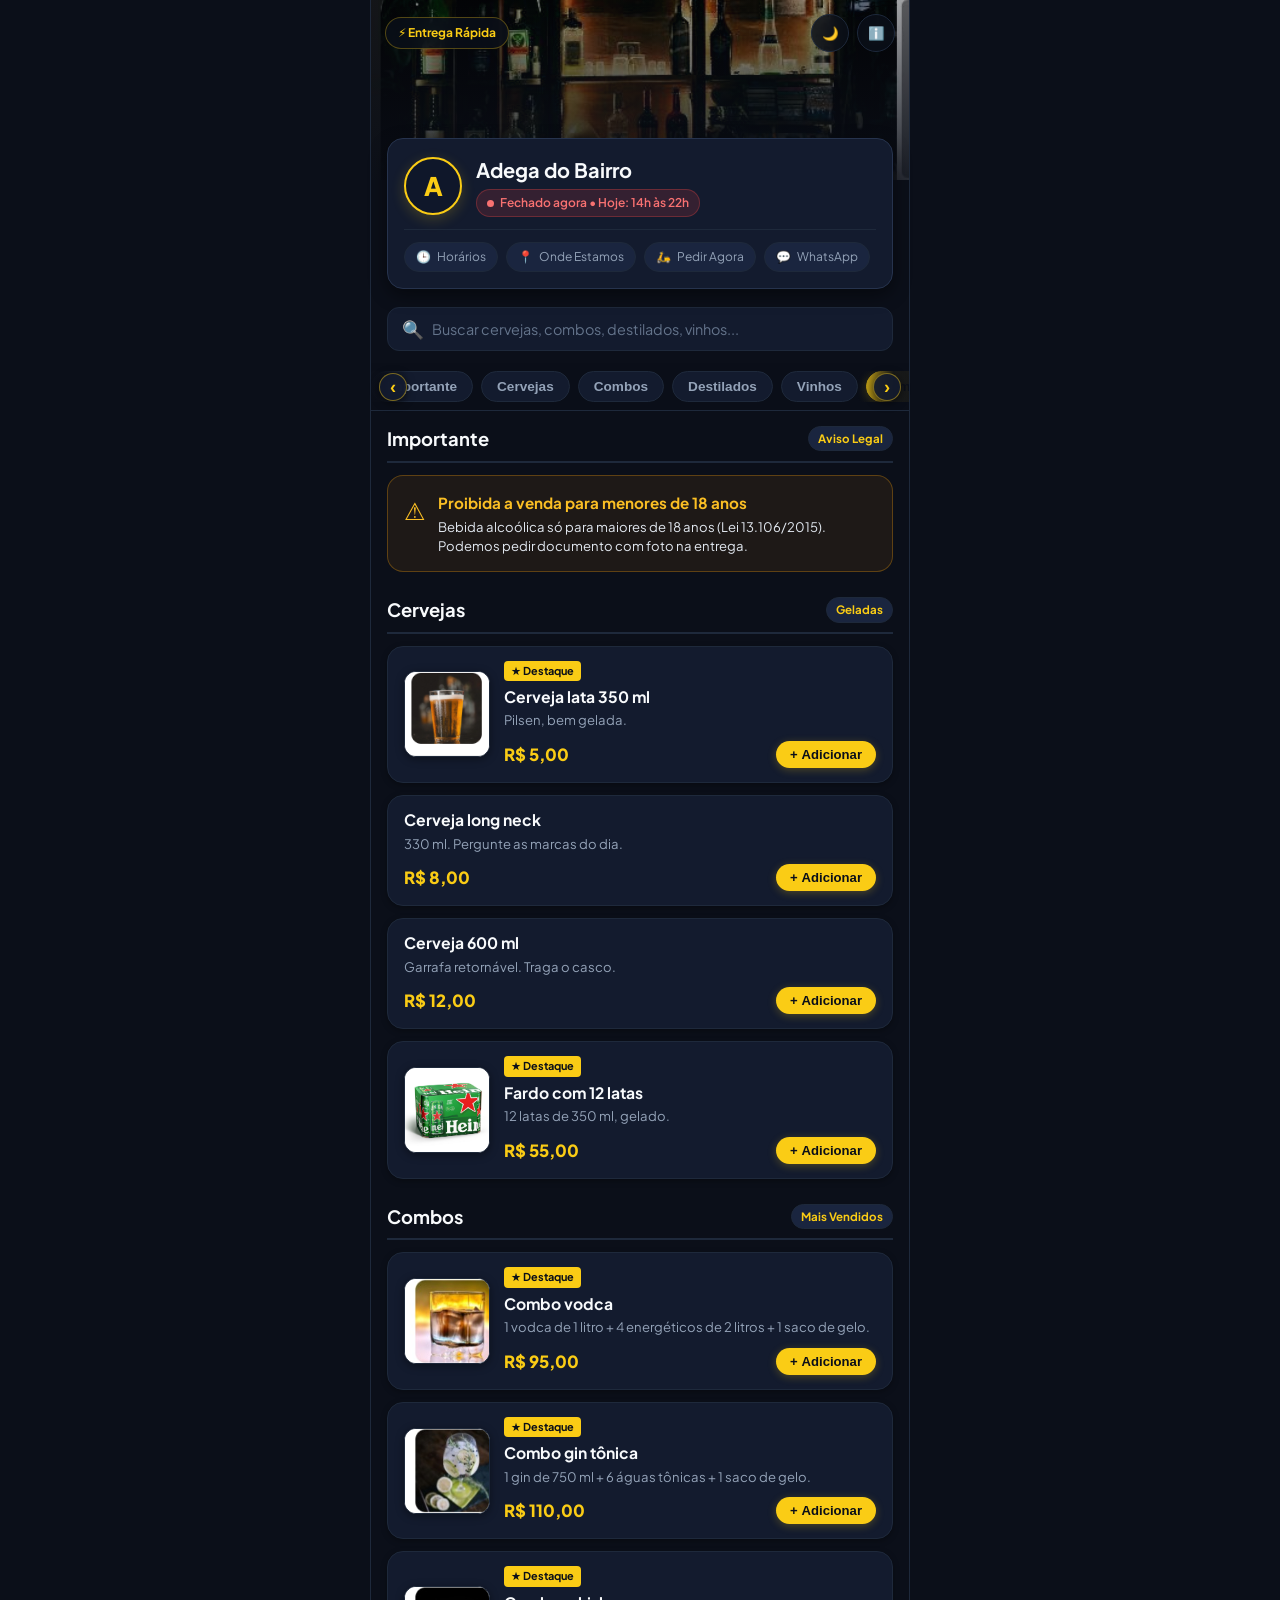
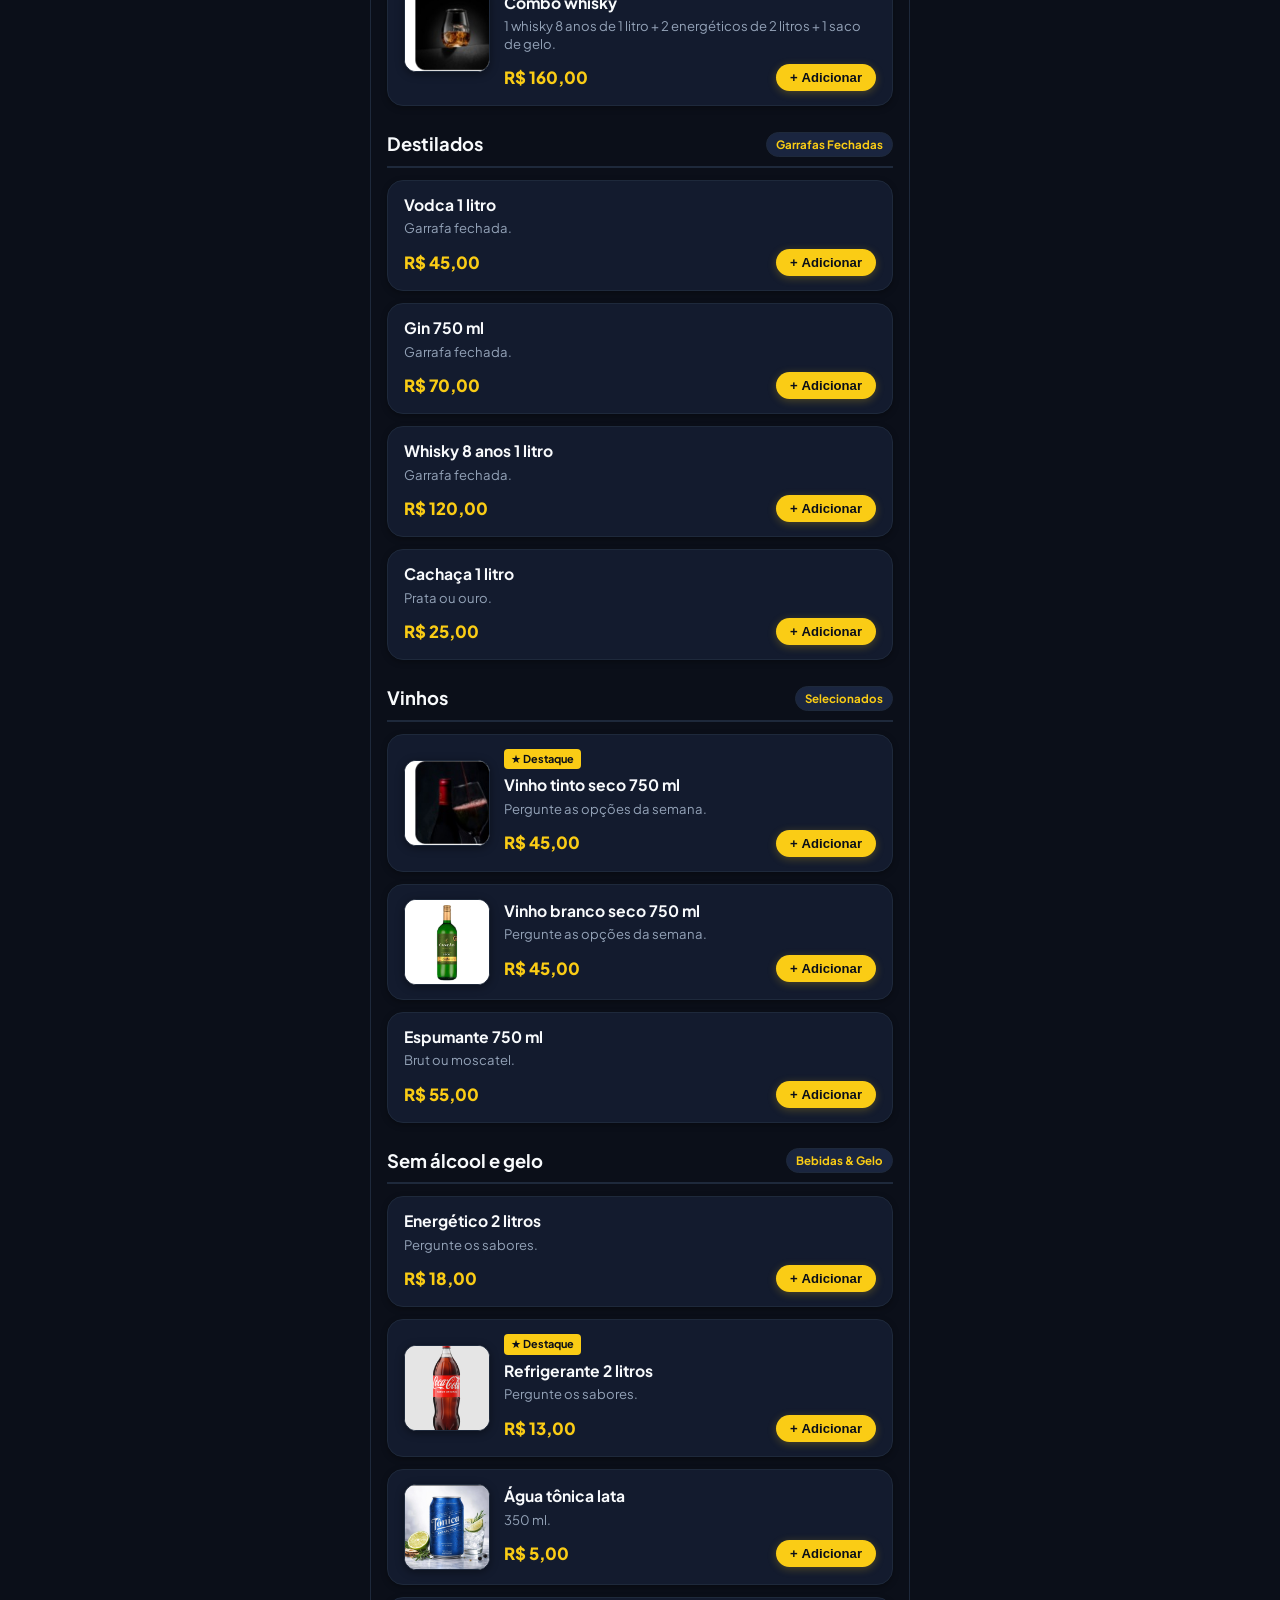
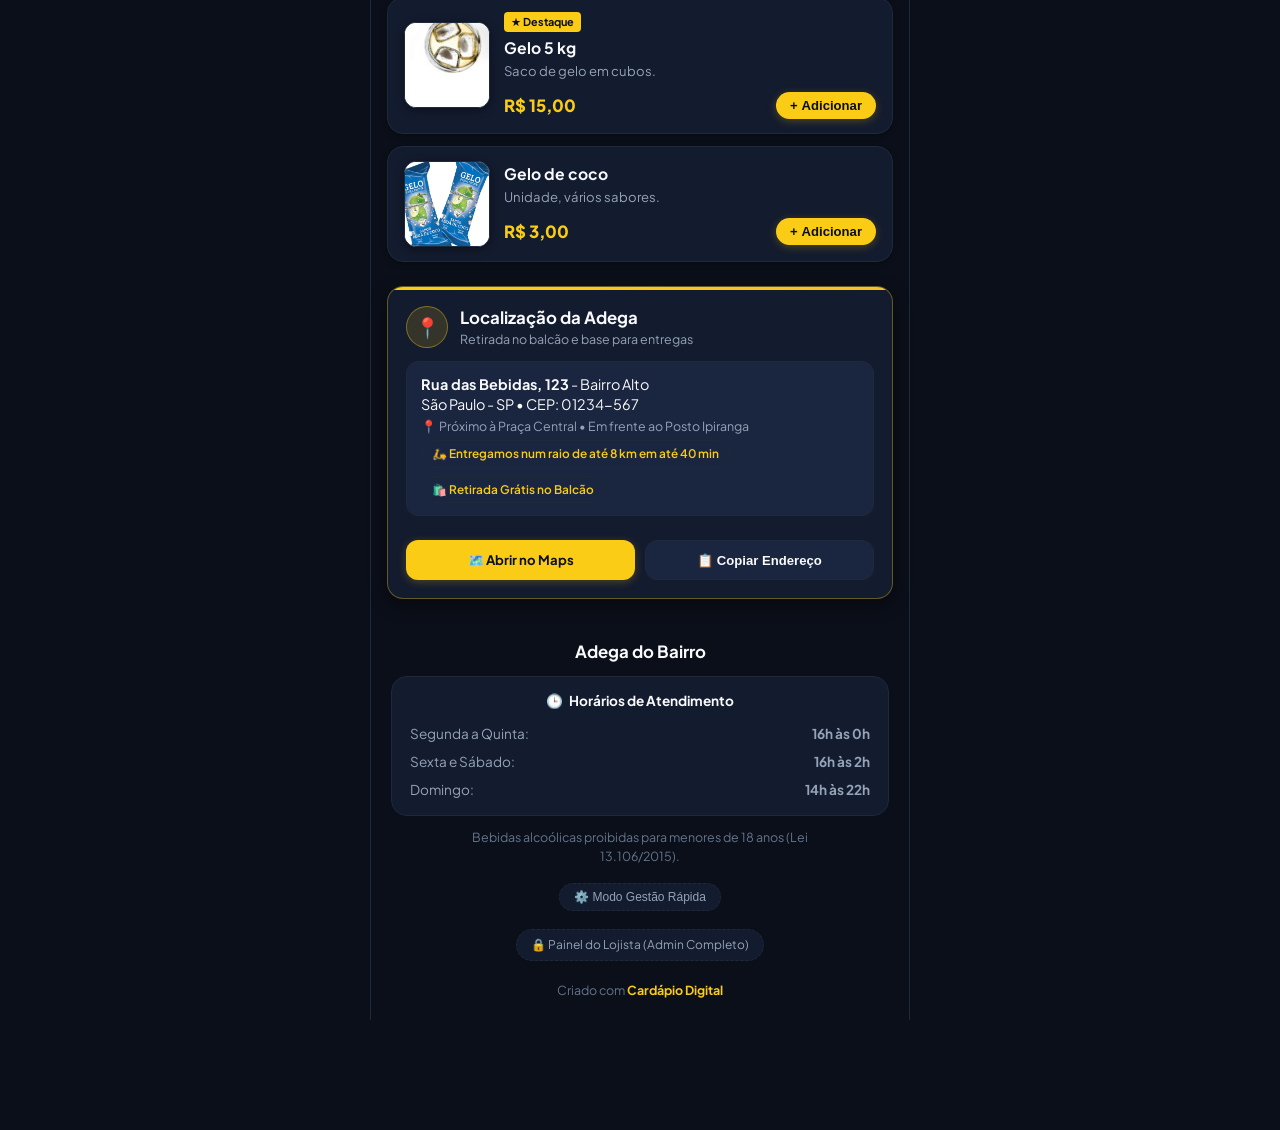
==== index.html @ 85565a9f "inicio" ====
<!DOCTYPE html>
<html lang="pt-BR" data-theme="dark">
<head>
    <meta charset="UTF-8">
    <meta name="viewport" content="width=device-width, initial-scale=1.0, maximum-scale=1.0, user-scalable=no">
    <meta name="theme-color" content="#0b0f19">
    <title>Adega do Bairro - Cardápio Digital</title>
    
    <!-- Google Fonts -->
    <link rel="preconnect" href="https://fonts.googleapis.com">
    <link rel="preconnect" href="https://fonts.gstatic.com" crossorigin>
    <link href="https://fonts.googleapis.com/css2?family=Plus+Jakarta+Sans:wght@400;500;600;700;800&display=swap" rel="stylesheet">
    
    <!-- CSS -->
    <link rel="stylesheet" href="css/style.css">
</head>
<body>
    <div class="app-container">
        <!-- Banner e Topo -->
        <header class="header-hero">
            <img src="assets/images/banner.jpg" alt="Adega do Bairro" class="hero-banner-img">
            <div class="hero-overlay"></div>
            
            <div class="top-actions">
                <span class="badge-tag">
                    <span>⚡ Entrega Rápida</span>
                </span>
                <div class="top-right-btns">
                    <button class="btn-icon-blur" id="btnThemeToggle" title="Alternar Tema Claro/Escuro" onclick="toggleTheme()">
                        🌙
                    </button>
                    <button class="btn-icon-blur" id="btnOpenInfo" title="Informações e Horários" onclick="document.getElementById('infoModal').classList.add('active')">
                        ℹ️
                    </button>
                </div>
            </div>
        </header>

        <!-- Perfil da Adega -->
        <div class="store-profile">
            <div class="profile-card">
                <div class="profile-header">
                    <div class="store-avatar">A</div>
                    <div class="store-details">
                        <h1 class="store-title">Adega do Bairro</h1>
                        <div id="statusBadge" class="status-badge status-open" title="Clique para ver todos os horários">
                            <span class="status-dot pulse"></span> Carregando horário...
                        </div>
                    </div>
                </div>

                <div class="store-meta-pills">
                    <div class="meta-pill" id="hoursPill">
                        <span>🕒</span> Horários
                    </div>
                    <div class="meta-pill" onclick="scrollToLocation()">
                        <span>📍</span> Onde Estamos
                    </div>
                    <div class="meta-pill" onclick="document.getElementById('cartModal').classList.add('active')">
                        <span>🛵</span> Pedir Agora
                    </div>
                    <div class="meta-pill" onclick="window.open('https://wa.me/5511999999999', '_blank')">
                        <span>💬</span> WhatsApp
                    </div>
                </div>
            </div>
        </div>

        <!-- Campo de Pesquisa -->
        <div class="search-container">
            <div class="search-box">
                <span class="search-icon">🔍</span>
                <input type="text" id="searchInput" class="search-input" placeholder="Buscar cervejas, combos, destilados, vinhos..." autocomplete="off">
                <button id="searchClear" class="search-clear" title="Limpar">✕</button>
            </div>
        </div>

        <!-- Abas de Categorias Fixas com Indicador de Rolagem Lateral -->
        <nav class="sticky-tabs-wrapper">
            <div class="tabs-nav-container">
                <button class="tabs-scroll-arrow left" id="tabsScrollLeft" title="Rolar categorias para esquerda" aria-label="Rolar para esquerda">
                    ‹
                </button>
                <div class="tabs-fade-left" id="tabsFadeLeft"></div>
                
                <div class="tabs-scroll" id="tabsScroll">
                    <!-- Abas geradas dinamicamente via JS -->
                </div>
                
                <div class="tabs-fade-right" id="tabsFadeRight"></div>
                <button class="tabs-scroll-arrow right" id="tabsScrollRight" title="Ver mais categorias" aria-label="Mais categorias">
                    <span>›</span>
                </button>
            </div>
        </nav>

        <!-- Conteúdo do Cardápio -->
        <main class="menu-content" id="menuContent">
            <!-- Categorias e Itens gerados dinamicamente via JS com fotos à esquerda -->
        </main>

        <!-- Seção / Card de Localização da Loja -->
        <section class="store-location-card" id="storeLocationCard">
            <div class="location-card-header">
                <div class="location-icon-badge">📍</div>
                <div>
                    <h2 class="location-card-title">Localização da Adega</h2>
                    <p class="location-card-subtitle">Retirada no balcão e base para entregas</p>
                </div>
            </div>

            <div class="location-card-body">
                <div class="location-address-box" id="locationCardAddress">
                    <!-- Endereço renderizado dinamicamente via JS -->
                </div>

                <div class="location-actions">
                    <a href="https://maps.google.com/?q=Adega+do+Bairro" target="_blank" class="btn-location-map" id="btnLocationMaps">
                        🗺️ Abrir no Maps
                    </a>
                    <button class="btn-copy-address" id="btnCopyAddress" onclick="copyStoreAddress()">
                        📋 Copiar Endereço
                    </button>
                </div>
            </div>
        </section>

        <!-- Rodapé Informativo -->
        <footer class="footer-info">
            <div class="footer-brand">Adega do Bairro</div>
            
            <div class="hours-list">
                <div style="font-weight: 700; color: var(--text-primary); margin-bottom: 4px; display: flex; align-items: center; justify-content: center; gap: 6px;">
                    <span>🕒</span> Horários de Atendimento
                </div>
                <div class="hours-row">
                    <span>Segunda a Quinta:</span>
                    <strong>16h às 0h</strong>
                </div>
                <div class="hours-row">
                    <span>Sexta e Sábado:</span>
                    <strong>16h às 2h</strong>
                </div>
                <div class="hours-row">
                    <span>Domingo:</span>
                    <strong>14h às 22h</strong>
                </div>
            </div>

            <p style="font-size: 0.78rem; color: var(--text-muted); max-width: 380px;">
                Bebidas alcoólicas proibidas para menores de 18 anos (Lei 13.106/2015).
            </p>

            <button class="manage-mode-toggle" id="toggleManageModeBtn" onclick="toggleManageMode()">
                ⚙️ Modo Gestão Rápida
            </button>

            <a href="admin.html" class="manage-mode-toggle" style="text-decoration: none; display: inline-block;">
                🔒 Painel do Lojista (Admin Completo)
            </a>

            <div class="footer-signature">
                Criado com <strong>Cardápio Digital</strong>
            </div>
        </footer>
    </div>

    <!-- Barra Flutuante da Sacola (Amarela & Dark) -->
    <div class="cart-floating-bar hidden" id="cartFloatingBar">
        <div class="cart-info">
            <div class="cart-icon-wrap">
                🛒
                <span class="cart-badge-count" id="cartBadgeCount">0</span>
            </div>
            <div class="cart-text-wrap">
                <span class="cart-label">Ver Pedido</span>
                <span class="cart-total-value" id="cartTotalValue">R$ 0,00</span>
            </div>
        </div>
        <button class="cart-btn-action">
            Avançar →
        </button>
    </div>

    <!-- Modal da Sacola / Checkout -->
    <div class="modal-overlay" id="cartModal">
        <div class="modal-drawer">
            <div class="drawer-header">
                <div class="drawer-title">
                    <span>🛍️</span> Sua Sacola de Compras
                </div>
                <button class="btn-close-modal" id="closeCartBtn">✕</button>
            </div>

            <div class="drawer-body">
                <!-- Lista de itens adicionados -->
                <div class="cart-items-list" id="cartItemsList">
                    <!-- Itens renderizados via JS -->
                </div>

                <!-- Tipo de Pedido -->
                <div>
                    <div class="form-section-title">Forma de Retirada / Entrega</div>
                    <div class="segmented-control">
                        <button class="segmented-btn active" id="btnDelivery">🛵 Entrega em Casa</button>
                        <button class="segmented-btn" id="btnPickup">🏪 Retirar no Balcão</button>
                    </div>
                </div>

                <!-- Alerta de endereço da loja ao selecionar retirada -->
                <div class="store-pickup-alert" id="pickupStoreAlert" style="display: none;">
                    <!-- Preenchido via JS com o endereço da adega -->
                </div>

                <!-- Dados do Cliente & Endereço -->
                <div>
                    <div class="form-section-title">Seus Dados</div>
                    <div class="input-group">
                        <label class="input-label">Seu Nome *</label>
                        <input type="text" id="custName" class="form-input" placeholder="Ex: Carlos Silva" required>
                    </div>

                    <div id="deliveryFields">
                        <div class="grid-2-cols">
                            <div class="input-group">
                                <label class="input-label">Rua / Logradouro *</label>
                                <input type="text" id="custStreet" class="form-input" placeholder="Ex: Rua das Flores">
                            </div>
                            <div class="input-group">
                                <label class="input-label">Número *</label>
                                <input type="text" id="custNumber" class="form-input" placeholder="Ex: 123">
                            </div>
                        </div>

                        <div class="grid-2-cols">
                            <div class="input-group">
                                <label class="input-label">Bairro *</label>
                                <input type="text" id="custNeighborhood" class="form-input" placeholder="Ex: Centro">
                            </div>
                            <div class="input-group">
                                <label class="input-label">Complemento</label>
                                <input type="text" id="custComplement" class="form-input" placeholder="Ex: Apto 42, Bloco B">
                            </div>
                        </div>
                    </div>
                </div>

                <!-- Forma de Pagamento -->
                <div>
                    <div class="form-section-title">Forma de Pagamento</div>
                    <div class="payment-methods">
                        <button class="payment-btn active" data-method="pix">
                            <span style="font-size: 1.2rem;">💠</span>
                            <span>Pix</span>
                        </button>
                        <button class="payment-btn" data-method="card">
                            <span style="font-size: 1.2rem;">💳</span>
                            <span>Cartão</span>
                        </button>
                        <button class="payment-btn" data-method="money">
                            <span style="font-size: 1.2rem;">💵</span>
                            <span>Dinheiro</span>
                        </button>
                    </div>

                    <div id="changeBox" class="input-group" style="display: none; margin-top: 10px;">
                        <label class="input-label">Precisa de troco para quanto?</label>
                        <input type="number" id="custChange" class="form-input" placeholder="Ex: 100">
                    </div>
                </div>

                <!-- Observações -->
                <div class="input-group">
                    <label class="input-label">Observações do Pedido</label>
                    <input type="text" id="custNotes" class="form-input" placeholder="Ex: Trazer cerveja trincando de gelada">
                </div>

                <!-- Resumo de Valores -->
                <div class="order-summary-box">
                    <div class="summary-row">
                        <span>Subtotal dos itens</span>
                        <span id="summarySubtotal">R$ 0,00</span>
                    </div>
                    <div class="summary-row">
                        <span>Taxa de Entrega</span>
                        <span id="summaryDeliveryFee">R$ 5,00</span>
                    </div>
                    <div class="summary-row total-row">
                        <span>Total do Pedido</span>
                        <span id="summaryTotal">R$ 0,00</span>
                    </div>
                </div>
            </div>

            <div class="drawer-footer">
                <button class="btn-whatsapp-order" id="btnSendWhatsApp">
                    <span>Enviar Pedido pelo WhatsApp</span>
                    <span>📲</span>
                </button>
            </div>
        </div>
    </div>

    <!-- Modal de Horários e Informações -->
    <div class="modal-overlay" id="infoModal">
        <div class="modal-drawer">
            <div class="drawer-header">
                <div class="drawer-title">
                    <span>ℹ️</span> Sobre a Adega do Bairro
                </div>
                <button class="btn-close-modal" id="closeInfoBtn">✕</button>
            </div>
            <div class="drawer-body">
                <div style="text-align: center; margin-bottom: 12px;">
                    <div class="store-avatar" style="margin: 0 auto 12px auto; width: 64px; height: 64px; font-size: 1.8rem;">A</div>
                    <h2 style="font-size: 1.3rem;">Adega do Bairro</h2>
                    <p style="font-size: 0.85rem; color: var(--text-secondary);">Bebidas geladas, combos e destilados</p>
                </div>

                <!-- Endereço no Modal -->
                <div class="location-address-box" id="modalLocationBox" style="margin-bottom: 10px;">
                    <!-- Preenchido via JS -->
                </div>

                <div class="hours-list">
                    <div style="font-weight: 700; color: var(--text-primary); margin-bottom: 4px; display: flex; align-items: center; justify-content: center; gap: 6px;">
                        <span>🕒</span> Quadro de Horários
                    </div>
                    <div class="hours-row">
                        <span>Segunda a Quinta:</span>
                        <strong>16h às 0h</strong>
                    </div>
                    <div class="hours-row">
                        <span>Sexta e Sábado:</span>
                        <strong>16h às 2h</strong>
                    </div>
                    <div class="hours-row">
                        <span>Domingo:</span>
                        <strong>14h às 22h</strong>
                    </div>
                </div>

                <div class="notice-card">
                    <div class="notice-icon">⚠️</div>
                    <div class="notice-content">
                        <h4 class="notice-title">Legislação e Responsabilidade</h4>
                        <p class="notice-desc">Proibida a venda de bebidas alcoólicas para menores de 18 anos (Lei Federal nº 13.106/2015). Documento oficial com foto pode ser exigido na entrega.</p>
                    </div>
                </div>
            </div>
        </div>
    </div>

    <!-- Scripts -->
    <script src="js/data.js"></script>
    <script src="js/app.js"></script>
</body>
</html>
---- css/style.css ----
/* ==========================================================================
   Cardápio Digital - Adega do Bairro
   Tema Dark com Acentos em Amarelo Dourado (Mobile-First)
   ========================================================================== */

:root {
    color-scheme: dark;
    /* Tema Dark (Padrão) */
    --bg-page: #0b0f19;
    --bg-surface: #131b2e;
    --bg-surface-secondary: #1a253f;
    --bg-card: #131b2e;
    --bg-card-hover: #18233c;
    
    --text-primary: #f8fafc;
    --text-secondary: #94a3b8;
    --text-muted: #64748b;
    
    /* Cores Amarelas (Substituindo o verde) */
    --accent-primary: #facc15;          /* Amarelo vibrante */
    --accent-primary-hover: #eab308;    /* Amarelo dourado escuro */
    --accent-primary-light: rgba(250, 204, 21, 0.14);
    --accent-primary-text: #0b0f19;     /* Texto escuro de alto contraste */
    
    --accent-dark: #1e293b;
    --accent-gold: #f59e0b;
    --accent-gold-light: rgba(245, 158, 11, 0.16);
    
    --danger: #ef4444;
    --danger-light: rgba(239, 68, 68, 0.15);
    --warning-bg: rgba(245, 158, 11, 0.08);
    --warning-border: rgba(245, 158, 11, 0.3);
    --warning-text: #fbbf24;

    --border-color: #1e293b;
    --border-light: #26334d;
    
    --shadow-sm: 0 2px 6px rgba(0, 0, 0, 0.3);
    --shadow-md: 0 6px 18px rgba(0, 0, 0, 0.45);
    --shadow-lg: 0 12px 32px rgba(0, 0, 0, 0.6);
    --shadow-float: 0 12px 30px rgba(250, 204, 21, 0.25);
    
    --radius-sm: 8px;
    --radius-md: 12px;
    --radius-lg: 16px;
    --radius-full: 9999px;
    
    --transition-fast: 0.15s ease;
    --transition-normal: 0.25s ease;
}

/* Suporte a alternância de tema Claro se acionado */
[data-theme="light"] {
    color-scheme: light;
    --bg-page: #f8fafc;
    --bg-surface: #ffffff;
    --bg-surface-secondary: #f1f5f9;
    --bg-card: #ffffff;
    --bg-card-hover: #fafafa;
    --text-primary: #0f172a;
    --text-secondary: #475569;
    --text-muted: #94a3b8;
    --border-color: #e2e8f0;
    --border-light: #f1f5f9;
    --accent-primary-light: rgba(234, 179, 8, 0.16);
    --warning-bg: #fffbeb;
    --warning-border: #fde68a;
    --warning-text: #92400e;
}

* {
    box-sizing: border-box;
    margin: 0;
    padding: 0;
    -webkit-tap-highlight-color: transparent;
}

body {
    font-family: 'Plus Jakarta Sans', system-ui, -apple-system, BlinkMacSystemFont, 'Segoe UI', Roboto, sans-serif;
    background-color: var(--bg-page);
    color: var(--text-primary);
    line-height: 1.5;
    min-height: 100vh;
    padding-bottom: 110px; /* Espaço para barra flutuante da sacola */
    transition: background-color var(--transition-normal), color var(--transition-normal);
}

/* Container */
.app-container {
    max-width: 540px;
    margin: 0 auto;
    background: var(--bg-page);
    min-height: 100vh;
    position: relative;
    border-left: 1px solid var(--border-color);
    border-right: 1px solid var(--border-color);
}

/* Header & Banner */
.header-hero {
    position: relative;
    width: 100%;
    height: 180px;
    background-color: #0b0f19;
    overflow: hidden;
}

.hero-banner-img {
    width: 100%;
    height: 100%;
    object-fit: cover;
    opacity: 0.9;
    filter: brightness(0.85) contrast(1.05);
}

.hero-overlay {
    position: absolute;
    inset: 0;
    background: linear-gradient(180deg, rgba(11,15,25,0.2) 0%, rgba(11,15,25,0.85) 100%);
}

.top-actions {
    position: absolute;
    top: 14px;
    left: 14px;
    right: 14px;
    display: flex;
    justify-content: space-between;
    align-items: center;
    z-index: 10;
}

.badge-tag {
    background: rgba(11, 15, 25, 0.8);
    backdrop-filter: blur(8px);
    color: var(--accent-primary);
    font-size: 0.75rem;
    font-weight: 700;
    padding: 6px 12px;
    border-radius: var(--radius-full);
    display: flex;
    align-items: center;
    gap: 6px;
    border: 1px solid rgba(250, 204, 21, 0.3);
}

.top-right-btns {
    display: flex;
    align-items: center;
    gap: 8px;
}

.btn-icon-blur {
    background: rgba(11, 15, 25, 0.8);
    backdrop-filter: blur(8px);
    border: 1px solid var(--border-color);
    color: var(--text-primary);
    width: 38px;
    height: 38px;
    border-radius: var(--radius-full);
    display: flex;
    align-items: center;
    justify-content: center;
    cursor: pointer;
    transition: var(--transition-fast);
}

.btn-icon-blur:hover {
    border-color: var(--accent-primary);
    color: var(--accent-primary);
}

.btn-icon-blur:active {
    transform: scale(0.95);
}

/* Store Info Profile Card */
.store-profile {
    position: relative;
    padding: 0 16px 12px 16px;
    margin-top: -42px;
    z-index: 12;
}

.profile-card {
    background: var(--bg-surface);
    border-radius: var(--radius-lg);
    padding: 16px;
    box-shadow: var(--shadow-md);
    border: 1px solid var(--border-light);
}

.profile-header {
    display: flex;
    align-items: center;
    gap: 14px;
}

.store-avatar {
    width: 58px;
    height: 58px;
    background: #0f172a;
    border: 2px solid var(--accent-primary);
    box-shadow: 0 4px 14px rgba(250, 204, 21, 0.2);
    border-radius: var(--radius-full);
    display: flex;
    align-items: center;
    justify-content: center;
    color: var(--accent-primary);
    font-size: 1.6rem;
    font-weight: 800;
    flex-shrink: 0;
}

.store-details {
    flex: 1;
}

.store-title {
    font-size: 1.25rem;
    font-weight: 700;
    color: var(--text-primary);
    display: flex;
    align-items: center;
    gap: 6px;
}

.status-badge {
    display: inline-flex;
    align-items: center;
    gap: 6px;
    font-size: 0.75rem;
    font-weight: 600;
    padding: 4px 10px;
    border-radius: var(--radius-full);
    margin-top: 4px;
    cursor: pointer;
    transition: var(--transition-fast);
}

.status-open {
    background-color: var(--accent-primary-light);
    color: var(--accent-primary);
    border: 1px solid rgba(250, 204, 21, 0.3);
}

.status-closed {
    background-color: var(--danger-light);
    color: #f87171;
    border: 1px solid rgba(239, 68, 68, 0.3);
}

.status-dot {
    width: 7px;
    height: 7px;
    border-radius: 50%;
    background-color: currentColor;
    display: inline-block;
}

.pulse {
    box-shadow: 0 0 0 0 rgba(250, 204, 21, 0.7);
    animation: pulseYellow 1.8s infinite;
}

@keyframes pulseYellow {
    0% { transform: scale(0.95); box-shadow: 0 0 0 0 rgba(250, 204, 21, 0.7); }
    70% { transform: scale(1); box-shadow: 0 0 0 6px rgba(250, 204, 21, 0); }
    100% { transform: scale(0.95); box-shadow: 0 0 0 0 rgba(250, 204, 21, 0); }
}

.store-meta-pills {
    display: flex;
    flex-wrap: wrap;
    gap: 8px;
    margin-top: 12px;
    padding-top: 12px;
    border-top: 1px solid var(--border-color);
}

.meta-pill {
    display: flex;
    align-items: center;
    gap: 6px;
    font-size: 0.75rem;
    color: var(--text-secondary);
    background: var(--bg-surface-secondary);
    padding: 5px 11px;
    border-radius: var(--radius-full);
    cursor: pointer;
    border: 1px solid var(--border-color);
    transition: var(--transition-fast);
}

.meta-pill:hover {
    background: var(--border-color);
    color: var(--accent-primary);
    border-color: rgba(250, 204, 21, 0.3);
}

/* Search Bar */
.search-container {
    padding: 6px 16px 12px 16px;
}

.search-box {
    position: relative;
    display: flex;
    align-items: center;
    background: var(--bg-surface);
    border: 1px solid var(--border-color);
    border-radius: var(--radius-md);
    padding: 0 14px;
    transition: var(--transition-fast);
}

.search-box:focus-within {
    border-color: var(--accent-primary);
    box-shadow: 0 0 0 3px rgba(250, 204, 21, 0.18);
}

.search-icon {
    color: var(--text-muted);
    font-size: 1.1rem;
    margin-right: 8px;
}

.search-input {
    width: 100%;
    border: none;
    background: transparent;
    padding: 12px 0;
    font-size: 0.9rem;
    color: var(--text-primary);
    outline: none;
    font-family: inherit;
}

.search-input::placeholder {
    color: var(--text-muted);
}

.search-clear {
    background: transparent;
    border: none;
    color: var(--text-muted);
    font-size: 1rem;
    cursor: pointer;
    display: none;
    padding: 4px;
}

.search-clear.visible {
    display: block;
}

/* Sticky Category Tabs com Indicadores Visuais de Rolagem */
.sticky-tabs-wrapper {
    position: sticky;
    top: 0;
    z-index: 40;
    background: rgba(11, 15, 25, 0.94);
    backdrop-filter: blur(14px);
    border-bottom: 1px solid var(--border-color);
    padding: 8px 0;
}

.tabs-nav-container {
    position: relative;
    width: 100%;
    display: flex;
    align-items: center;
}

.tabs-scroll {
    display: flex;
    overflow-x: auto;
    padding: 0 46px 0 16px; /* Espaço para não cortar as últimas abas */
    gap: 8px;
    scrollbar-width: none;
    scroll-behavior: smooth;
    -webkit-overflow-scrolling: touch;
}

.tabs-scroll::-webkit-scrollbar {
    display: none;
}

/* Indicadores de Gradiente de Rolagem Lateral */
.tabs-fade-left {
    position: absolute;
    left: 0;
    top: 0;
    bottom: 0;
    width: 38px;
    background: linear-gradient(to right, rgba(11, 15, 25, 0.95) 20%, transparent);
    pointer-events: none;
    z-index: 5;
    opacity: 0;
    transition: opacity 0.25s ease;
}

.tabs-fade-right {
    position: absolute;
    right: 0;
    top: 0;
    bottom: 0;
    width: 52px;
    background: linear-gradient(to left, rgba(11, 15, 25, 0.95) 30%, transparent);
    pointer-events: none;
    z-index: 5;
    opacity: 1;
    transition: opacity 0.25s ease;
}

/* Botões de Seta para Rolagem Rápida das Abas */
.tabs-scroll-arrow {
    position: absolute;
    top: 50%;
    transform: translateY(-50%);
    z-index: 10;
    width: 28px;
    height: 28px;
    border-radius: 50%;
    background: rgba(19, 27, 46, 0.92);
    backdrop-filter: blur(8px);
    border: 1px solid rgba(250, 204, 21, 0.45);
    color: var(--accent-primary);
    display: flex;
    align-items: center;
    justify-content: center;
    font-size: 1.15rem;
    font-weight: 800;
    cursor: pointer;
    box-shadow: 0 2px 8px rgba(0, 0, 0, 0.5);
    transition: var(--transition-fast);
}

.tabs-scroll-arrow.left {
    left: 8px;
    opacity: 0;
    pointer-events: none;
}

.tabs-scroll-arrow.right {
    right: 8px;
    opacity: 1;
    pointer-events: auto;
    animation: pulseArrow 2.2s infinite;
}

@keyframes pulseArrow {
    0%, 100% { transform: translateY(-50%) scale(1); }
    50% { transform: translateY(-50%) scale(1.08); box-shadow: 0 0 10px rgba(250, 204, 21, 0.4); }
}

.tabs-scroll-arrow:hover {
    background: var(--accent-primary);
    color: var(--accent-primary-text);
}

.tabs-scroll-arrow:active {
    transform: translateY(-50%) scale(0.95);
}

.tab-btn {
    border: none;
    background: var(--bg-surface);
    color: var(--text-secondary);
    padding: 7px 15px;
    border-radius: var(--radius-full);
    font-size: 0.85rem;
    font-weight: 600;
    cursor: pointer;
    white-space: nowrap;
    border: 1px solid var(--border-color);
    transition: var(--transition-fast);
    flex-shrink: 0;
}

.tab-btn.active {
    background: var(--accent-primary);
    color: var(--accent-primary-text);
    border-color: var(--accent-primary);
    font-weight: 700;
    box-shadow: 0 2px 10px rgba(250, 204, 21, 0.3);
}

/* Menu Content Sections */
.menu-content {
    padding: 14px 16px;
    display: flex;
    flex-direction: column;
    gap: 24px;
}

.category-section {
    scroll-margin-top: 60px;
}

.category-header {
    display: flex;
    align-items: center;
    justify-content: space-between;
    margin-bottom: 12px;
    padding-bottom: 8px;
    border-bottom: 2px solid var(--border-color);
}

.category-title {
    font-size: 1.15rem;
    font-weight: 700;
    color: var(--text-primary);
}

.category-badge {
    font-size: 0.72rem;
    font-weight: 700;
    padding: 3px 9px;
    background: var(--bg-surface-secondary);
    color: var(--accent-primary);
    border-radius: var(--radius-full);
    border: 1px solid var(--border-color);
}

/* Item Cards (Fotos à esquerda) */
.items-grid {
    display: flex;
    flex-direction: column;
    gap: 12px;
}

.item-card {
    background: var(--bg-card);
    border-radius: var(--radius-lg);
    padding: 14px 16px;
    border: 1px solid var(--border-color);
    box-shadow: var(--shadow-sm);
    display: flex;
    align-items: center; /* Alinha perfeitamente com a foto à esquerda */
    gap: 14px;
    transition: var(--transition-fast);
    position: relative;
}

.item-card:hover {
    border-color: var(--border-light);
    background: var(--bg-card-hover);
    box-shadow: var(--shadow-md);
}

.item-card.is-soldout {
    opacity: 0.55;
    filter: grayscale(0.8);
    pointer-events: none;
}

/* Item Image no LADO ESQUERDO */
.item-image-wrapper {
    width: 86px;
    height: 86px;
    border-radius: var(--radius-md);
    overflow: hidden;
    flex-shrink: 0;
    background: #ffffff; /* Fundo limpo que valoriza fotos de garrafas, latas e combos */
    border: 1px solid var(--border-color);
    box-shadow: 0 2px 8px rgba(0, 0, 0, 0.4);
    display: flex;
    align-items: center;
    justify-content: center;
}

.item-image {
    width: 100%;
    height: 100%;
    object-fit: cover;
    display: block;
    transition: transform var(--transition-normal);
}

.item-card:hover .item-image {
    transform: scale(1.05);
}

.item-details {
    flex: 1;
    display: flex;
    flex-direction: column;
    gap: 4px;
    min-width: 0; /* Evita quebra de flex */
}

.item-badge-popular {
    align-self: flex-start;
    font-size: 0.68rem;
    font-weight: 700;
    color: var(--accent-primary-text);
    background: var(--accent-primary);
    padding: 2px 7px;
    border-radius: 4px;
    margin-bottom: 2px;
}

.item-title {
    font-size: 0.98rem;
    font-weight: 700;
    color: var(--text-primary);
    line-height: 1.3;
}

.item-desc {
    font-size: 0.82rem;
    color: var(--text-secondary);
    line-height: 1.35;
}

.item-footer {
    display: flex;
    align-items: center;
    justify-content: space-between;
    margin-top: 8px;
    gap: 8px;
}

.item-price {
    font-size: 1.05rem;
    font-weight: 800;
    color: var(--accent-primary);
}

/* Action Controls (Amarelo) */
.item-actions {
    display: flex;
    align-items: center;
    gap: 6px;
}

.btn-add {
    background: var(--accent-primary);
    color: var(--accent-primary-text);
    border: none;
    border-radius: var(--radius-full);
    padding: 6px 14px;
    font-size: 0.82rem;
    font-weight: 800;
    cursor: pointer;
    transition: var(--transition-fast);
    display: flex;
    align-items: center;
    gap: 4px;
    box-shadow: 0 2px 8px rgba(250, 204, 21, 0.25);
}

.btn-add:hover {
    background: var(--accent-primary-hover);
    box-shadow: 0 4px 12px rgba(250, 204, 21, 0.4);
}

.btn-add:active {
    transform: scale(0.95);
}

.qty-stepper {
    display: inline-flex;
    align-items: center;
    background: var(--bg-surface-secondary);
    border-radius: var(--radius-full);
    padding: 3px;
    border: 1px solid var(--border-color);
}

.btn-qty {
    width: 28px;
    height: 28px;
    border-radius: 50%;
    border: none;
    background: var(--accent-primary);
    color: var(--accent-primary-text);
    font-size: 1rem;
    font-weight: 800;
    display: flex;
    align-items: center;
    justify-content: center;
    cursor: pointer;
    box-shadow: var(--shadow-sm);
    transition: var(--transition-fast);
}

.btn-qty:hover {
    background: var(--accent-primary-hover);
}

.btn-qty:active {
    transform: scale(0.9);
}

.qty-value {
    min-width: 26px;
    text-align: center;
    font-size: 0.88rem;
    font-weight: 700;
    color: var(--text-primary);
}

/* Notice Card (Importante) */
.notice-card {
    background: var(--warning-bg);
    border: 1px solid var(--warning-border);
    border-radius: var(--radius-lg);
    padding: 16px;
    display: flex;
    gap: 12px;
}

.notice-icon {
    font-size: 1.5rem;
    flex-shrink: 0;
    color: var(--warning-text);
}

.notice-title {
    font-size: 0.95rem;
    font-weight: 700;
    color: var(--warning-text);
    margin-bottom: 4px;
}

.notice-desc {
    font-size: 0.82rem;
    color: #e2e8f0;
    line-height: 1.4;
}

/* Store Location Card */
.store-location-card {
    background: var(--bg-surface);
    border-radius: var(--radius-lg);
    padding: 18px;
    margin: 10px 16px 20px 16px;
    border: 1px solid rgba(250, 204, 21, 0.35);
    box-shadow: var(--shadow-md);
    position: relative;
    overflow: hidden;
}

.store-location-card::before {
    content: '';
    position: absolute;
    top: 0;
    left: 0;
    right: 0;
    height: 3px;
    background: linear-gradient(90deg, var(--accent-primary), #fbbf24);
}

.location-card-header {
    display: flex;
    align-items: center;
    gap: 12px;
    margin-bottom: 12px;
}

.location-icon-badge {
    width: 42px;
    height: 42px;
    border-radius: var(--radius-full);
    background: var(--accent-primary-light);
    color: var(--accent-primary);
    font-size: 1.25rem;
    display: flex;
    align-items: center;
    justify-content: center;
    border: 1px solid rgba(250, 204, 21, 0.4);
    flex-shrink: 0;
}

.location-card-title {
    font-size: 1.05rem;
    font-weight: 700;
    color: var(--text-primary);
}

.location-card-subtitle {
    font-size: 0.78rem;
    color: var(--text-secondary);
}

.location-card-body {
    display: flex;
    flex-direction: column;
    gap: 10px;
}

.location-address-box {
    background: var(--bg-surface-secondary);
    border: 1px solid var(--border-color);
    border-radius: var(--radius-md);
    padding: 12px 14px;
}

.location-address-text {
    font-size: 0.9rem;
    color: var(--text-primary);
    line-height: 1.4;
}

.location-ref-text {
    font-size: 0.78rem;
    color: var(--text-secondary);
    margin-top: 4px;
    display: block;
}

.location-badges {
    display: flex;
    flex-wrap: wrap;
    gap: 8px;
    margin-top: 4px;
}

.loc-badge {
    font-size: 0.74rem;
    font-weight: 600;
    background: var(--bg-surface-secondary);
    color: var(--accent-primary);
    padding: 4px 10px;
    border-radius: var(--radius-full);
    border: 1px solid var(--border-color);
}

.location-actions {
    display: grid;
    grid-template-columns: 1fr 1fr;
    gap: 10px;
    margin-top: 14px;
}

.btn-location-map {
    background: var(--accent-primary);
    color: var(--accent-primary-text);
    text-decoration: none;
    font-size: 0.82rem;
    font-weight: 700;
    padding: 10px 12px;
    border-radius: var(--radius-md);
    display: flex;
    align-items: center;
    justify-content: center;
    gap: 6px;
    border: none;
    cursor: pointer;
    box-shadow: 0 2px 8px rgba(250, 204, 21, 0.25);
    transition: var(--transition-fast);
}

.btn-location-map:hover {
    background: var(--accent-primary-hover);
}

.btn-copy-address {
    background: var(--bg-surface-secondary);
    color: var(--text-primary);
    font-size: 0.82rem;
    font-weight: 600;
    padding: 10px 12px;
    border-radius: var(--radius-md);
    display: flex;
    align-items: center;
    justify-content: center;
    gap: 6px;
    border: 1px solid var(--border-color);
    cursor: pointer;
    transition: var(--transition-fast);
}

.btn-copy-address:hover {
    border-color: var(--accent-primary);
    color: var(--accent-primary);
}

/* Pickup Store Banner inside Checkout Modal */
.store-pickup-alert {
    background: var(--accent-primary-light);
    border: 1px solid rgba(250, 204, 21, 0.3);
    border-radius: var(--radius-md);
    padding: 12px 14px;
    font-size: 0.84rem;
    color: var(--text-primary);
    display: flex;
    gap: 10px;
    align-items: flex-start;
    margin-bottom: 12px;
}

/* Floating Bottom Cart Bar (Amarelo & Dark) */
.cart-floating-bar {
    position: fixed;
    bottom: 16px;
    left: 50%;
    transform: translateX(-50%);
    width: calc(100% - 32px);
    max-width: 508px;
    background: #101726;
    border: 1px solid rgba(250, 204, 21, 0.4);
    color: #ffffff;
    border-radius: var(--radius-lg);
    padding: 12px 18px;
    box-shadow: 0 12px 32px rgba(0, 0, 0, 0.7);
    display: flex;
    align-items: center;
    justify-content: space-between;
    z-index: 90;
    cursor: pointer;
    transition: transform var(--transition-normal), opacity var(--transition-normal);
}

.cart-floating-bar.hidden {
    opacity: 0;
    pointer-events: none;
    transform: translate(-50%, 40px);
}

.cart-info {
    display: flex;
    align-items: center;
    gap: 12px;
}

.cart-icon-wrap {
    position: relative;
    width: 42px;
    height: 42px;
    background: rgba(250, 204, 21, 0.12);
    border-radius: var(--radius-full);
    display: flex;
    align-items: center;
    justify-content: center;
    font-size: 1.2rem;
    border: 1px solid rgba(250, 204, 21, 0.3);
}

.cart-badge-count {
    position: absolute;
    top: -4px;
    right: -4px;
    background: var(--accent-primary);
    color: var(--accent-primary-text);
    font-size: 0.72rem;
    font-weight: 900;
    min-width: 18px;
    height: 18px;
    border-radius: var(--radius-full);
    display: flex;
    align-items: center;
    justify-content: center;
    border: 2px solid #101726;
}

.cart-text-wrap {
    display: flex;
    flex-direction: column;
}

.cart-label {
    font-size: 0.72rem;
    color: var(--text-secondary);
    text-transform: uppercase;
    font-weight: 700;
    letter-spacing: 0.5px;
}

.cart-total-value {
    font-size: 1.15rem;
    font-weight: 800;
    color: var(--accent-primary);
}

.cart-btn-action {
    background: var(--accent-primary);
    color: var(--accent-primary-text);
    border: none;
    padding: 8px 16px;
    border-radius: var(--radius-md);
    font-size: 0.85rem;
    font-weight: 800;
    display: flex;
    align-items: center;
    gap: 6px;
    box-shadow: 0 4px 12px rgba(250, 204, 21, 0.3);
}

/* Modals & Drawers */
.modal-overlay {
    position: fixed;
    inset: 0;
    background: rgba(0, 0, 0, 0.75);
    backdrop-filter: blur(6px);
    z-index: 100;
    display: flex;
    align-items: flex-end;
    justify-content: center;
    opacity: 0;
    pointer-events: none;
    transition: opacity var(--transition-normal);
}

.modal-overlay.active {
    opacity: 1;
    pointer-events: auto;
}

.modal-drawer {
    width: 100%;
    max-width: 540px;
    background: var(--bg-surface);
    border-radius: 24px 24px 0 0;
    max-height: 90vh;
    display: flex;
    flex-direction: column;
    overflow: hidden;
    transform: translateY(100%);
    transition: transform var(--transition-normal);
    box-shadow: var(--shadow-lg);
    border-top: 1px solid var(--border-light);
}

.modal-overlay.active .modal-drawer {
    transform: translateY(0);
}

.drawer-header {
    padding: 16px 20px;
    border-bottom: 1px solid var(--border-color);
    display: flex;
    align-items: center;
    justify-content: space-between;
    position: sticky;
    top: 0;
    background: var(--bg-surface);
    z-index: 10;
}

.drawer-title {
    font-size: 1.15rem;
    font-weight: 700;
    color: var(--text-primary);
    display: flex;
    align-items: center;
    gap: 8px;
}

.btn-close-modal {
    background: var(--bg-surface-secondary);
    border: 1px solid var(--border-color);
    width: 34px;
    height: 34px;
    border-radius: var(--radius-full);
    display: flex;
    align-items: center;
    justify-content: center;
    color: var(--text-secondary);
    font-size: 1.1rem;
    cursor: pointer;
    transition: var(--transition-fast);
}

.btn-close-modal:hover {
    background: var(--border-color);
    color: var(--text-primary);
}

.drawer-body {
    padding: 20px;
    overflow-y: auto;
    display: flex;
    flex-direction: column;
    gap: 20px;
    scrollbar-width: thin;
    scrollbar-color: #2e3d5b #131b2e;
}

/* Scrollbar com tema escuro e hover dourado dentro do Modal da Sacola */
.drawer-body::-webkit-scrollbar {
    width: 6px;
}

.drawer-body::-webkit-scrollbar-track {
    background: #131b2e;
    border-radius: var(--radius-full);
    margin: 8px 0;
}

.drawer-body::-webkit-scrollbar-thumb {
    background: #2e3d5b;
    border-radius: var(--radius-full);
    border: 1px solid #1a253f;
    transition: background-color var(--transition-fast);
}

.drawer-body::-webkit-scrollbar-thumb:hover {
    background: var(--accent-primary);
}

/* Scrollbar personalizada para todo o site quando em tema dark */
html[data-theme="dark"] {
    scrollbar-width: thin;
    scrollbar-color: #2e3d5b #0b0f19;
}

html[data-theme="dark"]::-webkit-scrollbar {
    width: 8px;
}

html[data-theme="dark"]::-webkit-scrollbar-track {
    background: #0b0f19;
}

html[data-theme="dark"]::-webkit-scrollbar-thumb {
    background: #26334d;
    border-radius: var(--radius-full);
    border: 2px solid #0b0f19;
}

html[data-theme="dark"]::-webkit-scrollbar-thumb:hover {
    background: var(--accent-primary);
}

/* Cart Items in Drawer */
.cart-items-list {
    display: flex;
    flex-direction: column;
    gap: 12px;
}

.cart-item-row {
    display: flex;
    align-items: center;
    justify-content: space-between;
    padding: 10px 0;
    border-bottom: 1px dashed var(--border-color);
    gap: 10px;
}

.cart-item-info {
    flex: 1;
}

.cart-item-name {
    font-size: 0.92rem;
    font-weight: 700;
    color: var(--text-primary);
}

.cart-item-price {
    font-size: 0.8rem;
    color: var(--accent-primary);
    font-weight: 600;
}

/* Delivery & Form Styles */
.form-section-title {
    font-size: 0.82rem;
    text-transform: uppercase;
    letter-spacing: 0.5px;
    font-weight: 700;
    color: var(--text-secondary);
    margin-bottom: 8px;
}

.segmented-control {
    display: grid;
    grid-template-columns: 1fr 1fr;
    background: var(--bg-surface-secondary);
    padding: 4px;
    border-radius: var(--radius-md);
    gap: 4px;
    border: 1px solid var(--border-color);
}

.segmented-btn {
    padding: 9px;
    border: none;
    background: transparent;
    border-radius: var(--radius-sm);
    font-size: 0.85rem;
    font-weight: 600;
    color: var(--text-secondary);
    cursor: pointer;
    transition: var(--transition-fast);
}

.segmented-btn.active {
    background: var(--accent-primary);
    color: var(--accent-primary-text);
    font-weight: 700;
    box-shadow: var(--shadow-sm);
}

.input-group {
    display: flex;
    flex-direction: column;
    gap: 6px;
    margin-bottom: 10px;
}

.input-label {
    font-size: 0.8rem;
    font-weight: 600;
    color: var(--text-secondary);
}

.form-input {
    width: 100%;
    padding: 11px 14px;
    background: var(--bg-surface-secondary);
    border: 1px solid var(--border-color);
    border-radius: var(--radius-sm);
    font-size: 0.88rem;
    color: var(--text-primary);
    outline: none;
    font-family: inherit;
    transition: var(--transition-fast);
}

.form-input:focus {
    border-color: var(--accent-primary);
    box-shadow: 0 0 0 2px rgba(250, 204, 21, 0.2);
}

.grid-2-cols {
    display: grid;
    grid-template-columns: 2fr 1fr;
    gap: 10px;
}

.payment-methods {
    display: grid;
    grid-template-columns: repeat(3, 1fr);
    gap: 8px;
}

.payment-btn {
    border: 1px solid var(--border-color);
    background: var(--bg-surface-secondary);
    border-radius: var(--radius-md);
    padding: 10px 6px;
    display: flex;
    flex-direction: column;
    align-items: center;
    gap: 4px;
    cursor: pointer;
    transition: var(--transition-fast);
    font-size: 0.78rem;
    font-weight: 600;
    color: var(--text-secondary);
}

.payment-btn.active {
    border-color: var(--accent-primary);
    background: var(--accent-primary-light);
    color: var(--accent-primary);
    font-weight: 700;
}

/* Order Summary Box */
.order-summary-box {
    background: var(--bg-surface-secondary);
    padding: 14px 16px;
    border-radius: var(--radius-md);
    border: 1px solid var(--border-color);
    display: flex;
    flex-direction: column;
    gap: 8px;
}

.summary-row {
    display: flex;
    justify-content: space-between;
    font-size: 0.85rem;
    color: var(--text-secondary);
}

.summary-row.total-row {
    border-top: 1px solid var(--border-color);
    padding-top: 8px;
    font-size: 1.1rem;
    font-weight: 800;
    color: var(--text-primary);
}

.summary-row.total-row span:last-child {
    color: var(--accent-primary);
}

/* Drawer Footer & Botão WhatsApp (Amarelo) */
.drawer-footer {
    padding: 16px 20px;
    border-top: 1px solid var(--border-color);
    background: var(--bg-surface);
}

.btn-whatsapp-order {
    width: 100%;
    background: var(--accent-primary);
    color: var(--accent-primary-text);
    border: none;
    border-radius: var(--radius-md);
    padding: 14px;
    font-size: 0.98rem;
    font-weight: 800;
    display: flex;
    align-items: center;
    justify-content: center;
    gap: 8px;
    cursor: pointer;
    box-shadow: 0 4px 16px rgba(250, 204, 21, 0.35);
    transition: var(--transition-fast);
}

.btn-whatsapp-order:hover {
    background: var(--accent-primary-hover);
    box-shadow: 0 6px 20px rgba(250, 204, 21, 0.5);
}

.btn-whatsapp-order:active {
    transform: scale(0.98);
}

/* Footer Section */
.footer-info {
    padding: 20px 20px 20px 20px;
    text-align: center;
    display: flex;
    flex-direction: column;
    align-items: center;
    gap: 12px;
}

.footer-brand {
    font-size: 1.05rem;
    font-weight: 700;
    color: var(--text-primary);
}

.hours-list {
    background: var(--bg-surface);
    border: 1px solid var(--border-color);
    border-radius: var(--radius-lg);
    padding: 14px 18px;
    width: 100%;
    display: flex;
    flex-direction: column;
    gap: 8px;
    font-size: 0.85rem;
}

.hours-row {
    display: flex;
    justify-content: space-between;
    color: var(--text-secondary);
}

.hours-row.highlight {
    font-weight: 700;
    color: var(--accent-primary);
}

.footer-signature {
    font-size: 0.78rem;
    color: var(--text-muted);
    margin-top: 8px;
}

.footer-signature strong {
    color: var(--accent-primary);
}

/* Manage Mode Toggle */
.manage-mode-toggle {
    margin-top: 6px;
    background: var(--bg-surface);
    border: 1px dashed var(--border-color);
    padding: 6px 14px;
    border-radius: var(--radius-full);
    font-size: 0.75rem;
    color: var(--text-secondary);
    cursor: pointer;
    transition: var(--transition-fast);
}

.manage-mode-toggle:hover {
    color: var(--accent-primary);
    border-color: var(--accent-primary);
}

/* Empty Search */
.empty-search {
    text-align: center;
    padding: 40px 20px;
    color: var(--text-muted);
}
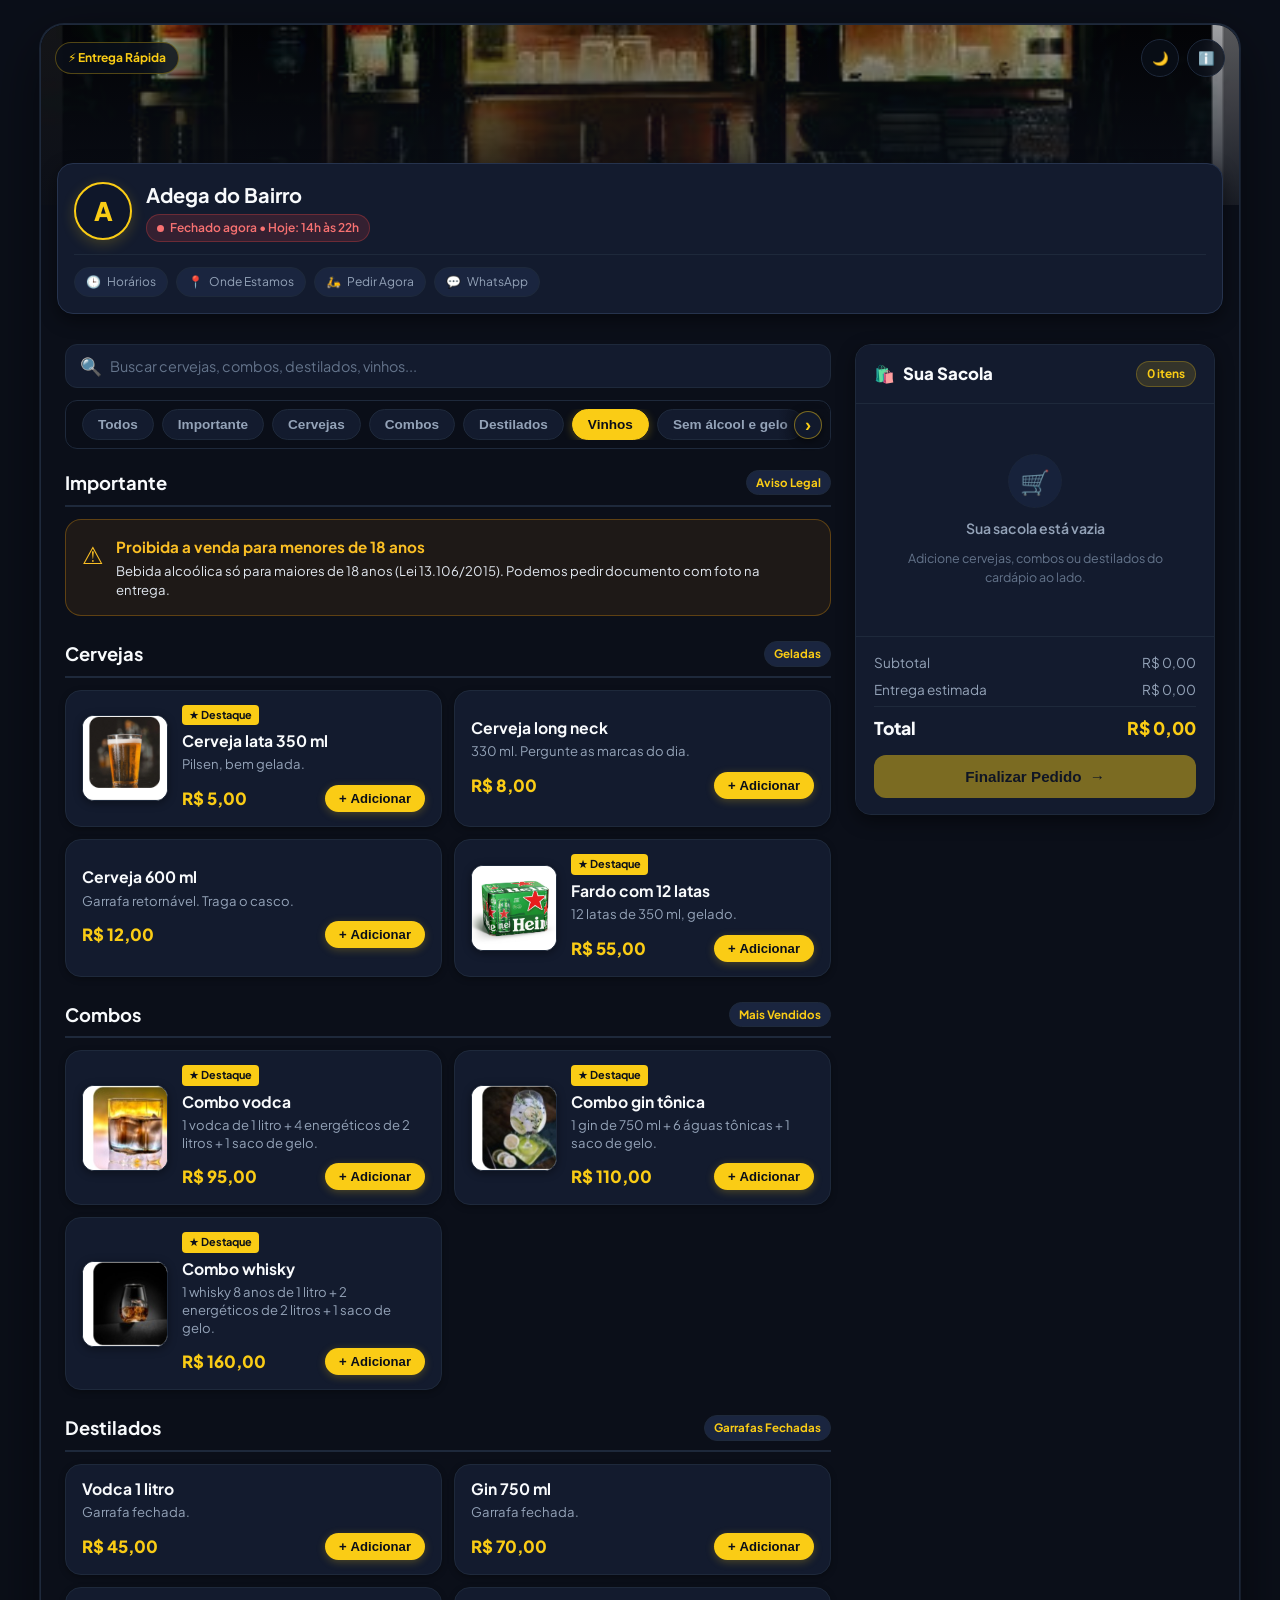
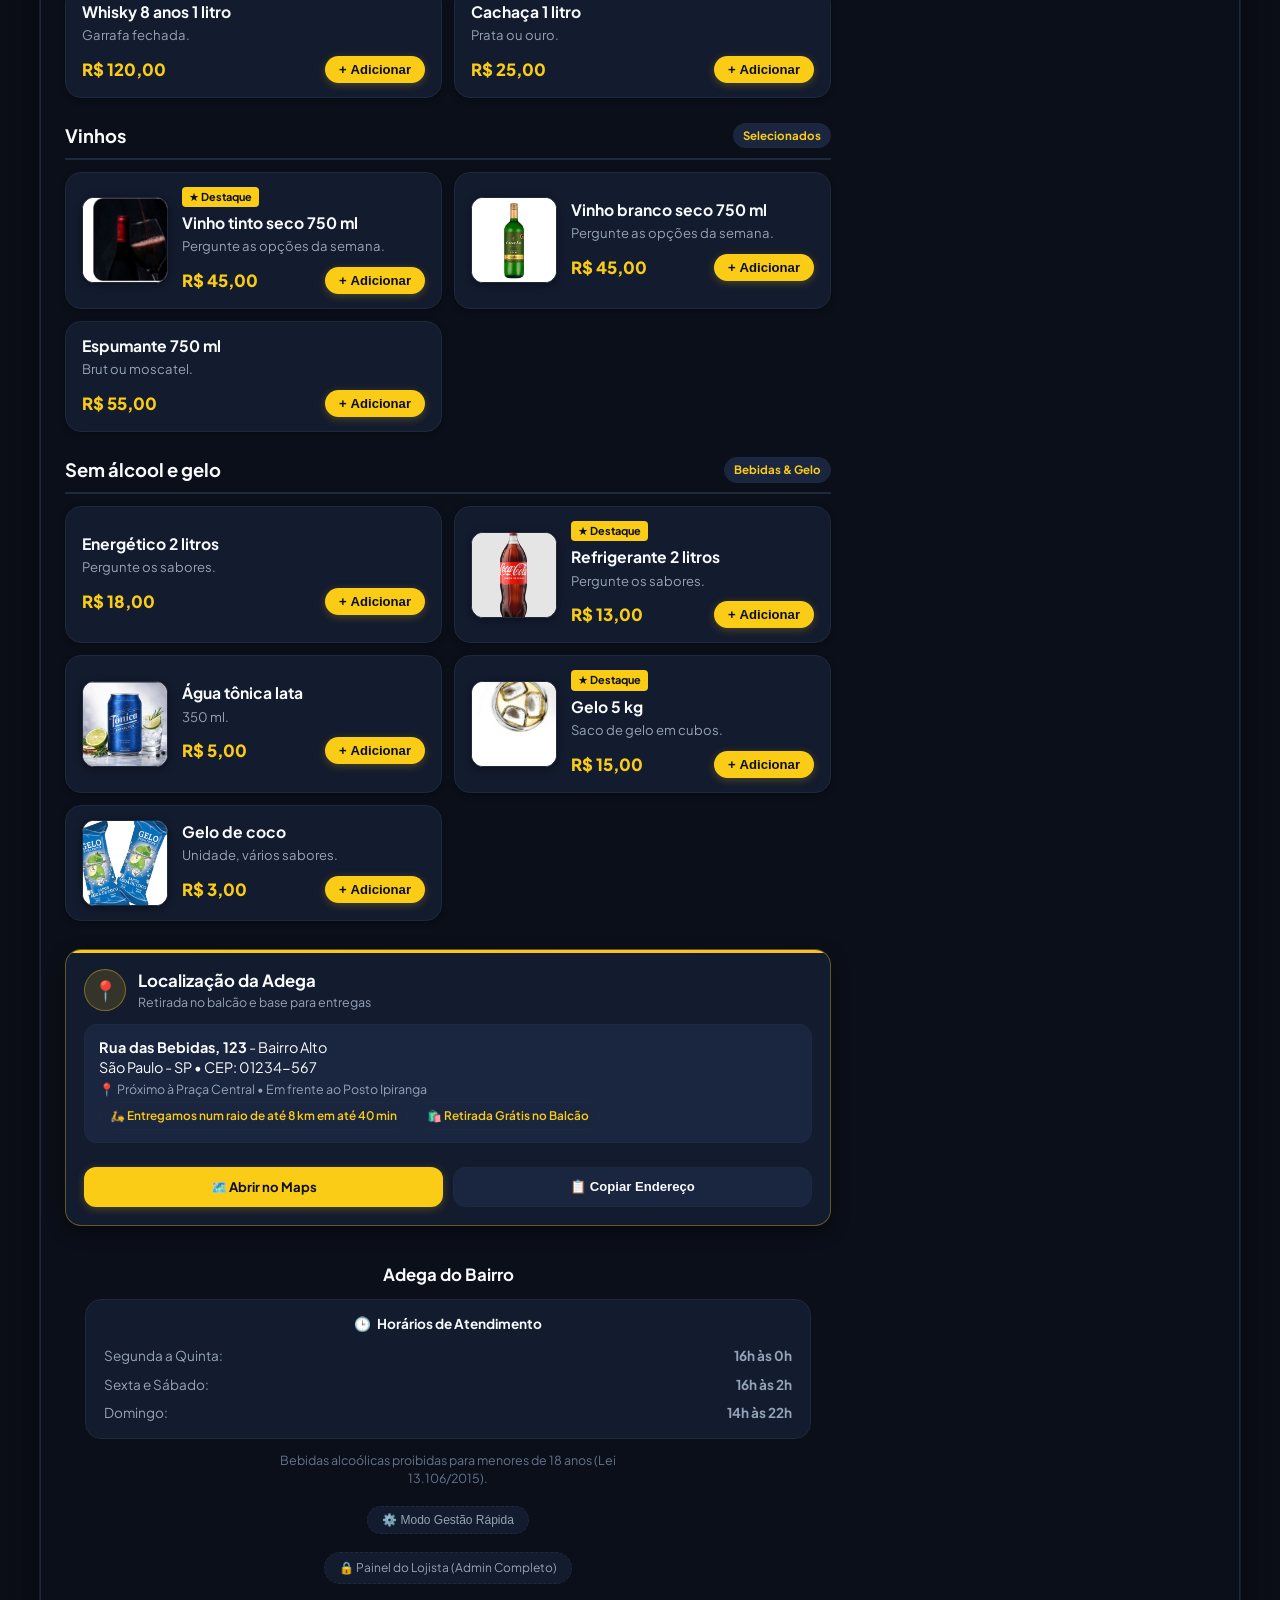
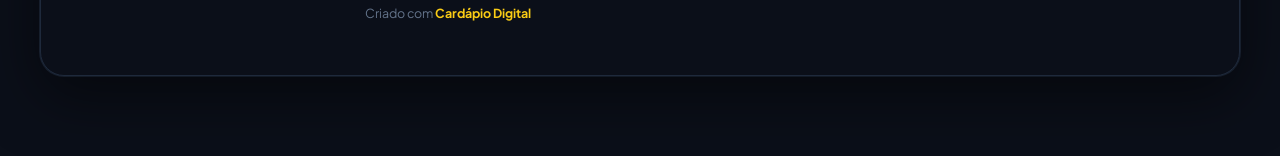
==== commit db310467: "feat: layout desktop completo com grid de 2 colunas e sacola lateral fixa" ====
--- a/index.html
+++ b/index.html
@@ -66,103 +66,147 @@
             </div>
         </div>
 
-        <!-- Campo de Pesquisa -->
-        <div class="search-container">
-            <div class="search-box">
-                <span class="search-icon">🔍</span>
-                <input type="text" id="searchInput" class="search-input" placeholder="Buscar cervejas, combos, destilados, vinhos..." autocomplete="off">
-                <button id="searchClear" class="search-clear" title="Limpar">✕</button>
-            </div>
+        <!-- Grid Principal (Desktop: Menu à esquerda + Sacola fixa à direita) -->
+        <div class="desktop-layout-grid">
+            <div class="main-menu-column">
+                <!-- Campo de Pesquisa -->
+                <div class="search-container">
+                    <div class="search-box">
+                        <span class="search-icon">🔍</span>
+                        <input type="text" id="searchInput" class="search-input" placeholder="Buscar cervejas, combos, destilados, vinhos..." autocomplete="off">
+                        <button id="searchClear" class="search-clear" title="Limpar">✕</button>
+                    </div>
+                </div>
+
+                <!-- Abas de Categorias Fixas com Indicador de Rolagem Lateral -->
+                <nav class="sticky-tabs-wrapper">
+                    <div class="tabs-nav-container">
+                        <button class="tabs-scroll-arrow left" id="tabsScrollLeft" title="Rolar categorias para esquerda" aria-label="Rolar para esquerda">
+                            ‹
+                        </button>
+                        <div class="tabs-fade-left" id="tabsFadeLeft"></div>
+                        
+                        <div class="tabs-scroll" id="tabsScroll">
+                            <!-- Abas geradas dinamicamente via JS -->
+                        </div>
+                        
+                        <div class="tabs-fade-right" id="tabsFadeRight"></div>
+                        <button class="tabs-scroll-arrow right" id="tabsScrollRight" title="Ver mais categorias" aria-label="Mais categorias">
+                            <span>›</span>
+                        </button>
+                    </div>
+                </nav>
+
+                <!-- Conteúdo do Cardápio -->
+                <main class="menu-content" id="menuContent">
+                    <!-- Categorias e Itens gerados dinamicamente via JS com fotos à esquerda -->
+                </main>
+
+                <!-- Seção / Card de Localização da Loja -->
+                <section class="store-location-card" id="storeLocationCard">
+                    <div class="location-card-header">
+                        <div class="location-icon-badge">📍</div>
+                        <div>
+                            <h2 class="location-card-title">Localização da Adega</h2>
+                            <p class="location-card-subtitle">Retirada no balcão e base para entregas</p>
+                        </div>
+                    </div>
+
+                    <div class="location-card-body">
+                        <div class="location-address-box" id="locationCardAddress">
+                            <!-- Endereço renderizado dinamicamente via JS -->
+                        </div>
+
+                        <div class="location-actions">
+                            <a href="https://maps.google.com/?q=Adega+do+Bairro" target="_blank" class="btn-location-map" id="btnLocationMaps">
+                                🗺️ Abrir no Maps
+                            </a>
+                            <button class="btn-copy-address" id="btnCopyAddress" onclick="copyStoreAddress()">
+                                📋 Copiar Endereço
+                            </button>
+                        </div>
+                    </div>
+                </section>
+
+                <!-- Rodapé Informativo -->
+                <footer class="footer-info">
+                    <div class="footer-brand">Adega do Bairro</div>
+                    
+                    <div class="hours-list">
+                        <div style="font-weight: 700; color: var(--text-primary); margin-bottom: 4px; display: flex; align-items: center; justify-content: center; gap: 6px;">
+                            <span>🕒</span> Horários de Atendimento
+                        </div>
+                        <div class="hours-row">
+                            <span>Segunda a Quinta:</span>
+                            <strong>16h às 0h</strong>
+                        </div>
+                        <div class="hours-row">
+                            <span>Sexta e Sábado:</span>
+                            <strong>16h às 2h</strong>
+                        </div>
+                        <div class="hours-row">
+                            <span>Domingo:</span>
+                            <strong>14h às 22h</strong>
+                        </div>
+                    </div>
+
+                    <p style="font-size: 0.78rem; color: var(--text-muted); max-width: 380px;">
+                        Bebidas alcoólicas proibidas para menores de 18 anos (Lei 13.106/2015).
+                    </p>
+
+                    <button class="manage-mode-toggle" id="toggleManageModeBtn" onclick="toggleManageMode()">
+                        ⚙️ Modo Gestão Rápida
+                    </button>
+
+                    <a href="admin.html" class="manage-mode-toggle" style="text-decoration: none; display: inline-block;">
+                        🔒 Painel do Lojista (Admin Completo)
+                    </a>
+
+                    <div class="footer-signature">
+                        Criado com <strong>Cardápio Digital</strong>
+                    </div>
+                </footer>
+            </div>
+
+            <!-- Sidebar Fixa da Sacola (Exibida no Desktop >= 1024px) -->
+            <aside class="desktop-cart-sidebar" id="desktopCartSidebar">
+                <div class="desktop-cart-card">
+                    <div class="desktop-cart-header">
+                        <div class="desktop-cart-title">
+                            <span>🛍️</span>
+                            <span>Sua Sacola</span>
+                        </div>
+                        <span class="desktop-cart-badge" id="desktopCartBadge">0 itens</span>
+                    </div>
+
+                    <div class="desktop-cart-body" id="desktopCartItemsList">
+                        <!-- Itens renderizados via JS -->
+                    </div>
+
+                    <div class="desktop-cart-footer" id="desktopCartFooter">
+                        <div class="desktop-cart-summary">
+                            <div class="summary-row">
+                                <span>Subtotal</span>
+                                <span id="desktopSummarySubtotal">R$ 0,00</span>
+                            </div>
+                            <div class="summary-row">
+                                <span>Entrega estimada</span>
+                                <span id="desktopSummaryDeliveryFee">R$ 5,00</span>
+                            </div>
+                            <div class="summary-row total-row">
+                                <span>Total</span>
+                                <span id="desktopSummaryTotal">R$ 0,00</span>
+                            </div>
+                        </div>
+
+                        <button class="btn-desktop-checkout" id="btnDesktopCheckout" onclick="document.getElementById('cartModal').classList.add('active')">
+                            <span>Finalizar Pedido</span>
+                            <span>→</span>
+                        </button>
+                    </div>
+                </div>
+            </aside>
         </div>
-
-        <!-- Abas de Categorias Fixas com Indicador de Rolagem Lateral -->
-        <nav class="sticky-tabs-wrapper">
-            <div class="tabs-nav-container">
-                <button class="tabs-scroll-arrow left" id="tabsScrollLeft" title="Rolar categorias para esquerda" aria-label="Rolar para esquerda">
-                    ‹
-                </button>
-                <div class="tabs-fade-left" id="tabsFadeLeft"></div>
-                
-                <div class="tabs-scroll" id="tabsScroll">
-                    <!-- Abas geradas dinamicamente via JS -->
-                </div>
-                
-                <div class="tabs-fade-right" id="tabsFadeRight"></div>
-                <button class="tabs-scroll-arrow right" id="tabsScrollRight" title="Ver mais categorias" aria-label="Mais categorias">
-                    <span>›</span>
-                </button>
-            </div>
-        </nav>
-
-        <!-- Conteúdo do Cardápio -->
-        <main class="menu-content" id="menuContent">
-            <!-- Categorias e Itens gerados dinamicamente via JS com fotos à esquerda -->
-        </main>
-
-        <!-- Seção / Card de Localização da Loja -->
-        <section class="store-location-card" id="storeLocationCard">
-            <div class="location-card-header">
-                <div class="location-icon-badge">📍</div>
-                <div>
-                    <h2 class="location-card-title">Localização da Adega</h2>
-                    <p class="location-card-subtitle">Retirada no balcão e base para entregas</p>
-                </div>
-            </div>
-
-            <div class="location-card-body">
-                <div class="location-address-box" id="locationCardAddress">
-                    <!-- Endereço renderizado dinamicamente via JS -->
-                </div>
-
-                <div class="location-actions">
-                    <a href="https://maps.google.com/?q=Adega+do+Bairro" target="_blank" class="btn-location-map" id="btnLocationMaps">
-                        🗺️ Abrir no Maps
-                    </a>
-                    <button class="btn-copy-address" id="btnCopyAddress" onclick="copyStoreAddress()">
-                        📋 Copiar Endereço
-                    </button>
-                </div>
-            </div>
-        </section>
-
-        <!-- Rodapé Informativo -->
-        <footer class="footer-info">
-            <div class="footer-brand">Adega do Bairro</div>
-            
-            <div class="hours-list">
-                <div style="font-weight: 700; color: var(--text-primary); margin-bottom: 4px; display: flex; align-items: center; justify-content: center; gap: 6px;">
-                    <span>🕒</span> Horários de Atendimento
-                </div>
-                <div class="hours-row">
-                    <span>Segunda a Quinta:</span>
-                    <strong>16h às 0h</strong>
-                </div>
-                <div class="hours-row">
-                    <span>Sexta e Sábado:</span>
-                    <strong>16h às 2h</strong>
-                </div>
-                <div class="hours-row">
-                    <span>Domingo:</span>
-                    <strong>14h às 22h</strong>
-                </div>
-            </div>
-
-            <p style="font-size: 0.78rem; color: var(--text-muted); max-width: 380px;">
-                Bebidas alcoólicas proibidas para menores de 18 anos (Lei 13.106/2015).
-            </p>
-
-            <button class="manage-mode-toggle" id="toggleManageModeBtn" onclick="toggleManageMode()">
-                ⚙️ Modo Gestão Rápida
-            </button>
-
-            <a href="admin.html" class="manage-mode-toggle" style="text-decoration: none; display: inline-block;">
-                🔒 Painel do Lojista (Admin Completo)
-            </a>
-
-            <div class="footer-signature">
-                Criado com <strong>Cardápio Digital</strong>
-            </div>
-        </footer>
     </div>
 
     <!-- Barra Flutuante da Sacola (Amarela & Dark) -->
--- a/css/style.css
+++ b/css/style.css
@@ -87,13 +87,110 @@
 
 /* Container */
 .app-container {
-    max-width: 540px;
+    max-width: 580px;
     margin: 0 auto;
     background: var(--bg-page);
     min-height: 100vh;
     position: relative;
     border-left: 1px solid var(--border-color);
     border-right: 1px solid var(--border-color);
+    transition: max-width var(--transition-normal), box-shadow var(--transition-normal);
+}
+
+.desktop-cart-sidebar {
+    display: none;
+}
+
+@media (min-width: 768px) {
+    .app-container {
+        max-width: 760px;
+        margin: 20px auto 36px auto;
+        border-radius: 24px;
+        box-shadow: 0 20px 60px rgba(0, 0, 0, 0.5), 0 0 0 1px var(--border-color);
+        overflow-x: clip;
+        min-height: calc(100vh - 56px);
+    }
+
+    .header-hero {
+        border-radius: 24px 24px 0 0;
+    }
+
+    .items-grid {
+        display: grid !important;
+        grid-template-columns: repeat(2, minmax(0, 1fr));
+        gap: 14px;
+    }
+
+    .items-grid .notice-card {
+        grid-column: 1 / -1;
+    }
+}
+
+@media (min-width: 1024px) {
+    body {
+        padding-bottom: 40px;
+    }
+
+    .app-container {
+        max-width: 1200px;
+        margin: 24px auto 40px auto;
+        border: 1px solid var(--border-color);
+    }
+
+    .header-hero {
+        height: 220px;
+    }
+
+    .store-profile {
+        padding: 0 24px;
+    }
+
+    .desktop-layout-grid {
+        display: grid;
+        grid-template-columns: minmax(0, 1fr) 360px;
+        gap: 24px;
+        padding: 18px 24px 32px 24px;
+        align-items: start;
+    }
+
+    .main-menu-column {
+        min-width: 0;
+    }
+
+    .main-menu-column .search-container {
+        padding: 0 0 12px 0;
+    }
+
+    .main-menu-column .sticky-tabs-wrapper {
+        margin: 0 0 8px 0;
+        border-radius: var(--radius-md);
+        border: 1px solid var(--border-color);
+    }
+
+    .main-menu-column .menu-content {
+        padding: 12px 0;
+    }
+
+    .main-menu-column .store-location-card {
+        margin: 16px 0;
+    }
+
+    .desktop-cart-sidebar {
+        display: block;
+        position: sticky;
+        top: 20px;
+        z-index: 20;
+    }
+
+    .cart-floating-bar {
+        display: none !important;
+    }
+}
+
+@media (min-width: 1360px) {
+    .app-container {
+        max-width: 1280px;
+    }
 }
 
 /* Header & Banner */
@@ -914,6 +1011,14 @@
     transition: transform var(--transition-normal), opacity var(--transition-normal);
 }
 
+@media (min-width: 768px) {
+    .cart-floating-bar {
+        max-width: 560px;
+        bottom: 24px;
+        box-shadow: 0 16px 40px rgba(0, 0, 0, 0.8), 0 0 20px rgba(250, 204, 21, 0.15);
+    }
+}
+
 .cart-floating-bar.hidden {
     opacity: 0;
     pointer-events: none;
@@ -1024,6 +1129,28 @@
     border-top: 1px solid var(--border-light);
 }
 
+@media (min-width: 768px) {
+    .modal-overlay {
+        align-items: center;
+        padding: 20px;
+    }
+
+    .modal-drawer {
+        max-width: 580px;
+        border-radius: 24px;
+        border: 1px solid var(--border-light);
+        max-height: 85vh;
+        transform: translateY(20px) scale(0.97);
+        opacity: 0;
+        transition: transform var(--transition-normal), opacity var(--transition-normal);
+    }
+
+    .modal-overlay.active .modal-drawer {
+        transform: translateY(0) scale(1);
+        opacity: 1;
+    }
+}
+
 .modal-overlay.active .modal-drawer {
     transform: translateY(0);
 }
@@ -1399,3 +1526,140 @@
     padding: 40px 20px;
     color: var(--text-muted);
 }
+
+/* ==========================================================================
+   SIDEBAR FIXA DA SACOLA NO DESKTOP (>= 1024px)
+   ========================================================================== */
+.desktop-cart-card {
+    background: var(--bg-surface);
+    border: 1px solid var(--border-color);
+    border-radius: var(--radius-lg);
+    box-shadow: var(--shadow-md);
+    display: flex;
+    flex-direction: column;
+    overflow: hidden;
+    max-height: calc(100vh - 48px);
+}
+
+.desktop-cart-header {
+    padding: 16px 18px;
+    border-bottom: 1px solid var(--border-color);
+    display: flex;
+    align-items: center;
+    justify-content: space-between;
+    background: var(--bg-surface);
+}
+
+.desktop-cart-title {
+    font-size: 1.05rem;
+    font-weight: 800;
+    color: var(--text-primary);
+    display: flex;
+    align-items: center;
+    gap: 8px;
+}
+
+.desktop-cart-badge {
+    font-size: 0.74rem;
+    font-weight: 700;
+    color: var(--accent-primary);
+    background: var(--accent-primary-light);
+    border: 1px solid rgba(250, 204, 21, 0.25);
+    padding: 3px 10px;
+    border-radius: var(--radius-full);
+}
+
+.desktop-cart-body {
+    padding: 14px 18px;
+    overflow-y: auto;
+    flex: 1;
+    min-height: 150px;
+    scrollbar-width: thin;
+    scrollbar-color: #2e3d5b var(--bg-surface);
+}
+
+.desktop-cart-body::-webkit-scrollbar {
+    width: 6px;
+}
+
+.desktop-cart-body::-webkit-scrollbar-track {
+    background: var(--bg-surface);
+}
+
+.desktop-cart-body::-webkit-scrollbar-thumb {
+    background: #2e3d5b;
+    border-radius: var(--radius-full);
+}
+
+.desktop-cart-body::-webkit-scrollbar-thumb:hover {
+    background: var(--accent-primary);
+}
+
+.desktop-cart-empty {
+    text-align: center;
+    padding: 36px 12px;
+    color: var(--text-muted);
+    display: flex;
+    flex-direction: column;
+    align-items: center;
+    gap: 10px;
+}
+
+.desktop-cart-empty-icon {
+    width: 54px;
+    height: 54px;
+    border-radius: var(--radius-full);
+    background: var(--bg-surface-secondary);
+    border: 1px dashed var(--border-color);
+    display: flex;
+    align-items: center;
+    justify-content: center;
+    font-size: 1.5rem;
+    opacity: 0.8;
+}
+
+.desktop-cart-footer {
+    padding: 16px 18px;
+    border-top: 1px solid var(--border-color);
+    background: var(--bg-surface);
+    display: flex;
+    flex-direction: column;
+    gap: 14px;
+}
+
+.desktop-cart-summary {
+    display: flex;
+    flex-direction: column;
+    gap: 6px;
+    font-size: 0.88rem;
+}
+
+.btn-desktop-checkout {
+    width: 100%;
+    background: var(--accent-primary);
+    color: var(--accent-primary-text);
+    border: none;
+    border-radius: var(--radius-md);
+    padding: 13px 16px;
+    font-size: 0.95rem;
+    font-weight: 800;
+    cursor: pointer;
+    display: flex;
+    align-items: center;
+    justify-content: center;
+    gap: 8px;
+    box-shadow: 0 4px 16px rgba(250, 204, 21, 0.25);
+    transition: var(--transition-fast);
+}
+
+.btn-desktop-checkout:hover:not(:disabled) {
+    background: var(--accent-primary-hover);
+    transform: translateY(-1px);
+    box-shadow: 0 6px 20px rgba(250, 204, 21, 0.4);
+}
+
+.btn-desktop-checkout:disabled {
+    opacity: 0.45;
+    cursor: not-allowed;
+    box-shadow: none;
+}
